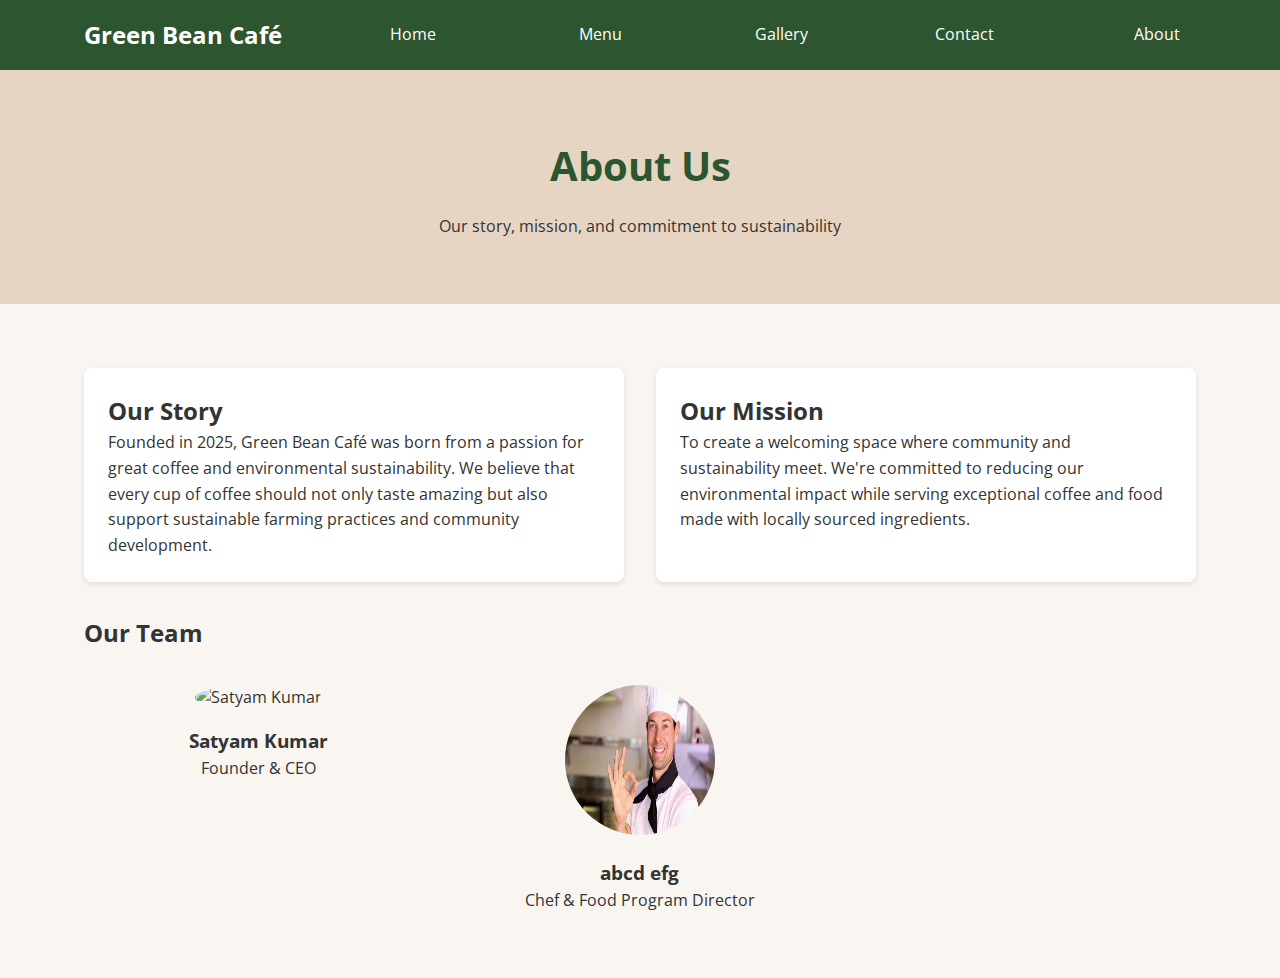
==== about.html @ f26959c7 "Adding files to the repo" ====
<!DOCTYPE html>
<html lang="en">
<head>
    <meta charset="UTF-8">
    <meta name="viewport" content="width=device-width, initial-scale=1.0">
    <title>About Us - Green Bean Café</title>
    <link rel="stylesheet" href="styles.css">
    <link href="https://fonts.googleapis.com/css2?family=Open+Sans:wght@400;600;700&display=swap" rel="stylesheet">
</head>
<body>
    <header>
        <div class="container">
            <nav>
                <a href="index.html" class="logo">Green Bean Café</a>
                <ul class="nav-links">
                    <li><a href="index.html">Home</a></li>
                    <li><a href="menu.html">Menu</a></li>
                    <li><a href="gallery.html">Gallery</a></li>
                    <li><a href="contact.html">Contact</a></li>
                    <li><a href="about.html">About</a></li>
                </ul>
            </nav>
        </div>
    </header>

    <section class="hero">
        <div class="container">
            <h1>About Us</h1>
            <p>Our story, mission, and commitment to sustainability</p>
        </div>
    </section>

    <main>
        <div class="container">
            <div class="grid-container">
                <div class="card">
                    <h2>Our Story</h2>
                    <p>Founded in 2025, Green Bean Café was born from a passion for great coffee and environmental sustainability. We believe that every cup of coffee should not only taste amazing but also support sustainable farming practices and community development.</p>
                </div>
                <div class="card">
                    <h2>Our Mission</h2>
                    <p>To create a welcoming space where community and sustainability meet. We're committed to reducing our environmental impact while serving exceptional coffee and food made with locally sourced ingredients.</p>
                </div>
            </div>

            <h2>Our Team</h2>
            <div class="grid-container">
                <div class="team-member">
                    <img src="Pi7_Passport_Photo.jpeg" alt="Satyam Kumar">
                    <h3>Satyam Kumar</h3>
                    <p>Founder & CEO</p>
                </div>
                <div class="team-member">
                    <img src="OIP.jpg" alt="abcd efg">
                    <h3>abcd efg</h3>
                    <p>Chef & Food Program Director</p>
                </div>
                <div class="team-member">
---- styles.css ----
/* Global Styles */
:root {
    --primary-color: #2c5530;
    --secondary-color: #8b593e;
    --background-color: #f9f5f0;
    --text-color: #333;
    --accent-color: #e6d5c3;
}

* {
    margin: 0;
    padding: 0;
    box-sizing: border-box;
}

body {
    font-family: 'Open Sans', sans-serif;
    line-height: 1.6;
    color: var(--text-color);
    background-color: var(--background-color);
}

.container {
    width: 90%;
    max-width: 1200px;
    margin: 0 auto;
    padding: 0 20px;
}

/* Header Styles */
header {
    background-color: var(--primary-color);
    padding: 1rem 0;
    position: sticky;
    top: 0;
    z-index: 100;
}

nav {
    display: grid;
    grid-template-columns: auto 1fr;
    align-items: center;
}

.logo {
    color: white;
    text-decoration: none;
    font-size: 1.5rem;
    font-weight: bold;
}

.nav-links {
    display: grid;
    grid-template-columns: repeat(auto-fit, minmax(100px, auto));
    gap: 1rem;
    justify-items: end;
    list-style: none;
}

.nav-links a {
    color: white;
    text-decoration: none;
    padding: 0.5rem 1rem;
    transition: color 0.3s ease;
}

.nav-links a:hover {
    color: var(--accent-color);
}

/* Hero Section */
.hero {
    background-color: var(--accent-color);
    padding: 4rem 0;
    text-align: center;
}

.hero h1 {
    font-size: 2.5rem;
    color: var(--primary-color);
    margin-bottom: 1rem;
}

/* Main Content */
main {
    padding: 2rem 0;
}

.grid-container {
    display: grid;
    grid-template-columns: repeat(auto-fit, minmax(300px, 1fr));
    gap: 2rem;
    padding: 2rem 0;
}

.card {
    background: white;
    border-radius: 8px;
    padding: 1.5rem;
    box-shadow: 0 2px 5px rgba(0,0,0,0.1);
}

/* Form Styles */
form {
    display: grid;
    gap: 1rem;
    max-width: 600px;
    margin: 0 auto;
}

input, textarea {
    padding: 0.8rem;
    border: 1px solid #ddd;
    border-radius: 4px;
    width: 100%;
}

button {
    background-color: var(--primary-color);
    color: white;
    padding: 0.8rem 1.5rem;
    border: none;
    border-radius: 4px;
    cursor: pointer;
    transition: background-color 0.3s ease;
}

button:hover {
    background-color: #1a331e;
}

/* Footer */
footer {
    background-color: var(--primary-color);
    color: white;
    padding: 2rem 0;
    margin-top: 2rem;
}

.footer-grid {
    display: grid;
    grid-template-columns: repeat(auto-fit, minmax(200px, 1fr));
    gap: 2rem;
}

/* Responsive Design */
@media (max-width: 768px) {
    nav {
        grid-template-columns: 1fr;
        text-align: center;
        gap: 1rem;
    }
    
    .nav-links {
        grid-template-columns: 1fr;
        justify-items: center;
    }
    
    .hero h1 {
        font-size: 2rem;
    }
}

/* Menu Page Specific */
.menu-grid {
    display: grid;
    grid-template-columns: repeat(auto-fit, minmax(250px, 1fr));
    gap: 2rem;
}

.menu-item {
    background: white;
    border-radius: 8px;
    padding: 1.5rem;
    text-align: center;
}

/* Gallery Page Specific */
.gallery-grid {
    display: grid;
    grid-template-columns: repeat(auto-fit, minmax(200px, 1fr));
    gap: 1rem;
}

.gallery-item img {
    width: 100%;
    height: 200px;
    object-fit: cover;
    border-radius: 8px;
}

/* About Page Specific */
.team-member {
    text-align: center;
}

.team-member img {
    width: 150px;
    height: 150px;
    border-radius: 50%;
    margin-bottom: 1rem;
}
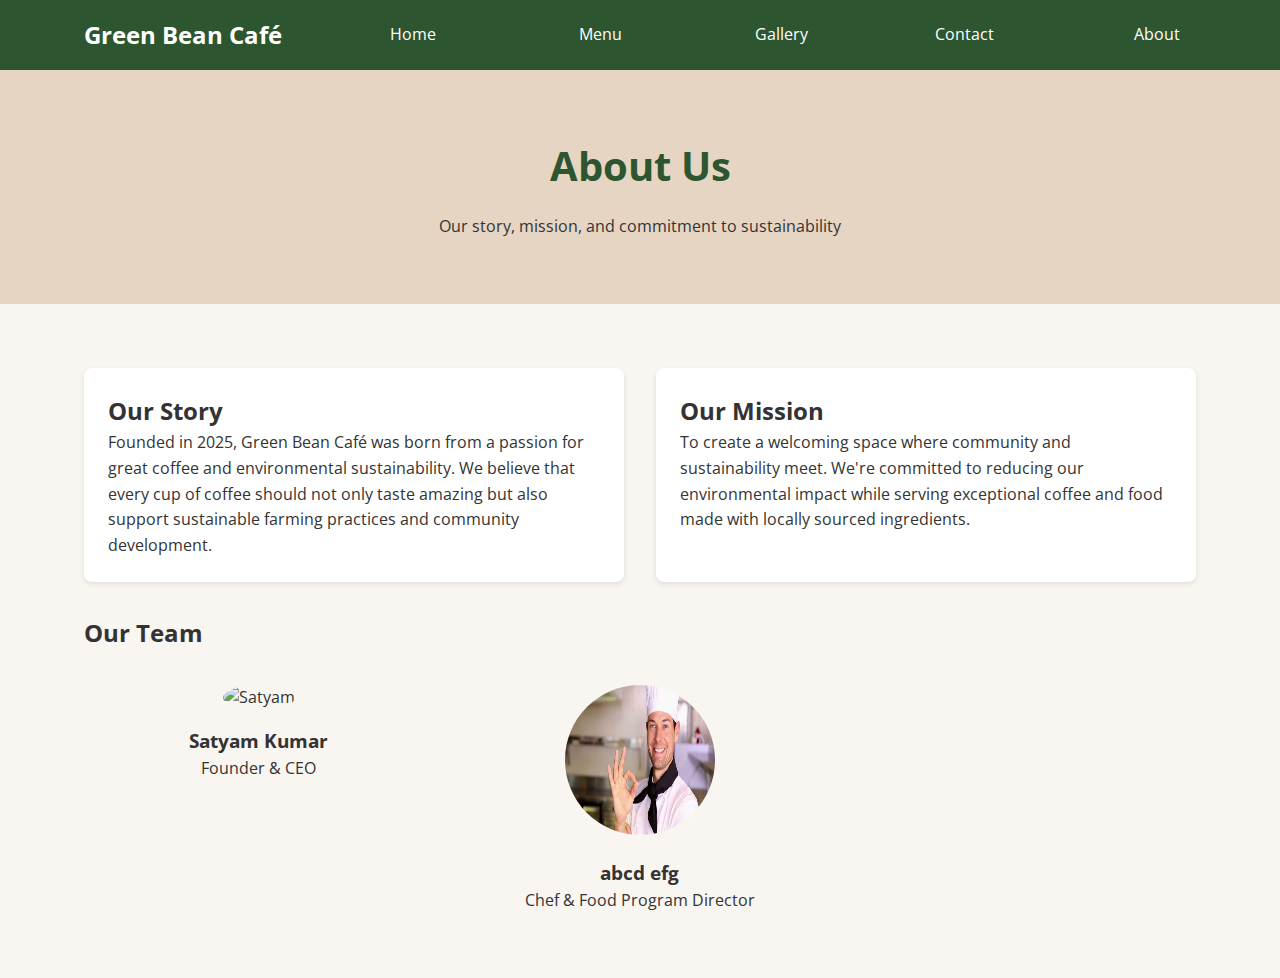
==== commit bb5ce08f: "Add new feature" ====
--- a/about.html
+++ b/about.html
@@ -46,7 +46,7 @@
             <h2>Our Team</h2>
             <div class="grid-container">
                 <div class="team-member">
-                    <img src="Pi7_Passport_Photo.jpeg" alt="Satyam Kumar">
+                    <img src="Pi7_Passport_Photo.jpeg" alt="Satyam">
                     <h3>Satyam Kumar</h3>
                     <p>Founder & CEO</p>
                 </div>
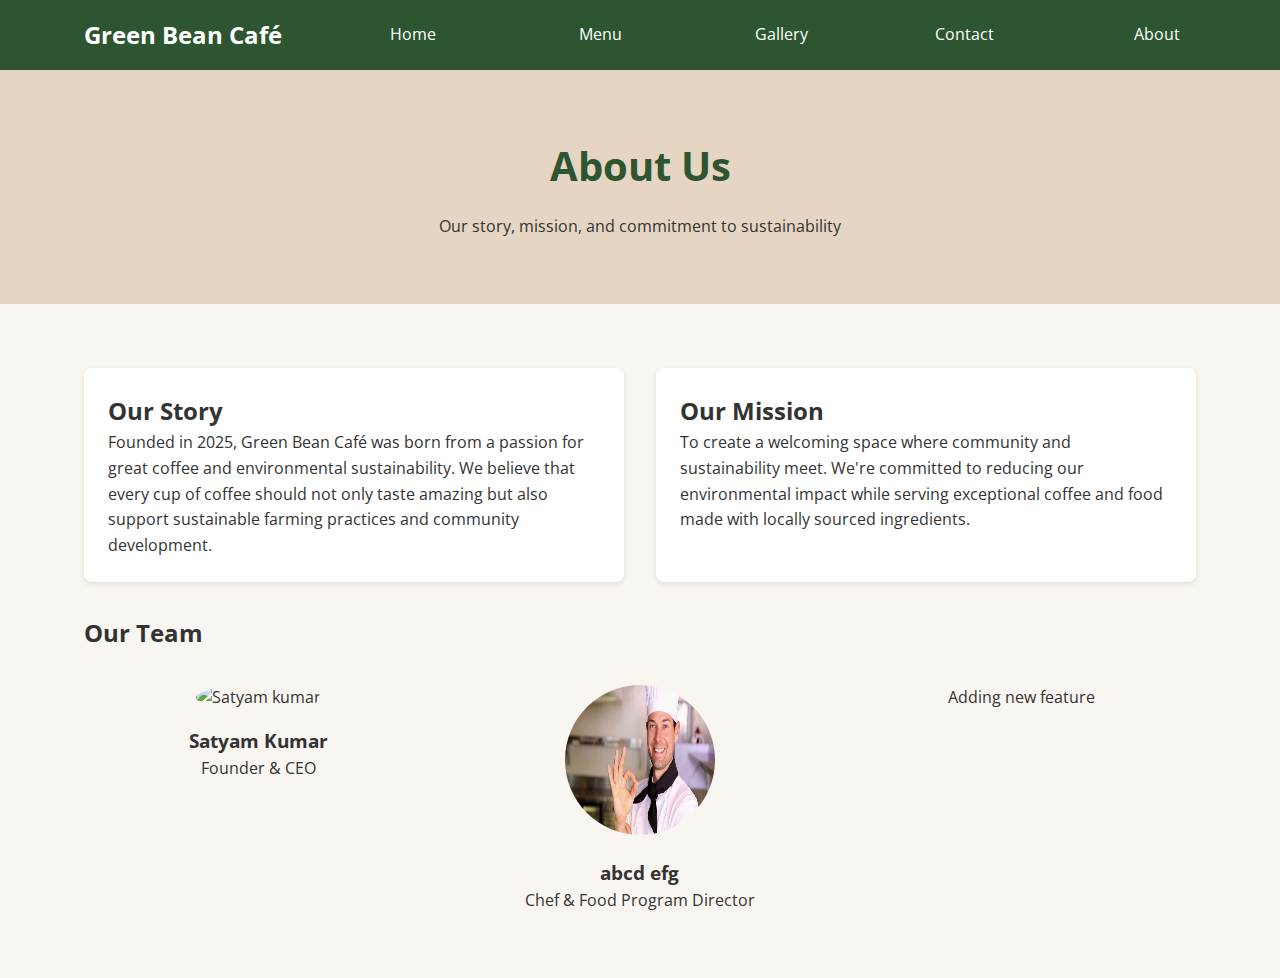
==== commit 66240b3e: "Add new feature" ====
--- a/about.html
+++ b/about.html
@@ -46,7 +46,7 @@
             <h2>Our Team</h2>
             <div class="grid-container">
                 <div class="team-member">
-                    <img src="Pi7_Passport_Photo.jpeg" alt="Satyam">
+                    <img src="Pi7_Passport_Photo.jpeg" alt="Satyam kumar">
                     <h3>Satyam Kumar</h3>
                     <p>Founder & CEO</p>
                 </div>
@@ -55,4 +55,5 @@
                     <h3>abcd efg</h3>
                     <p>Chef & Food Program Director</p>
                 </div>
-                <div class="team-member">+                <div class="team-member">
+<p>Adding new feature</p>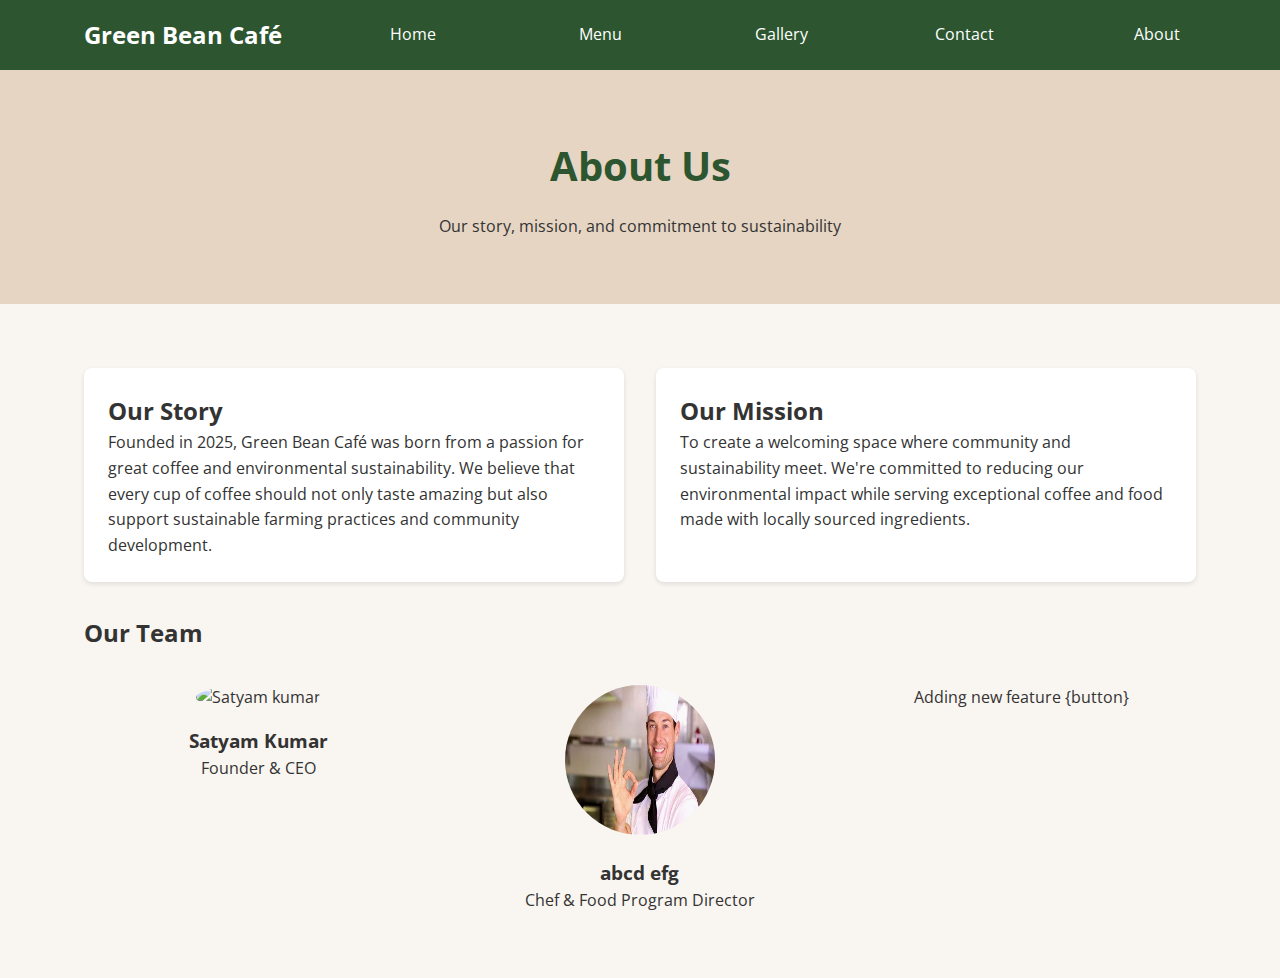
==== commit d92f2947: "Add button" ====
--- a/about.html
+++ b/about.html
@@ -56,4 +56,4 @@
                     <p>Chef & Food Program Director</p>
                 </div>
                 <div class="team-member">
-<p>Adding new feature</p>+<p>Adding new feature {button}</p>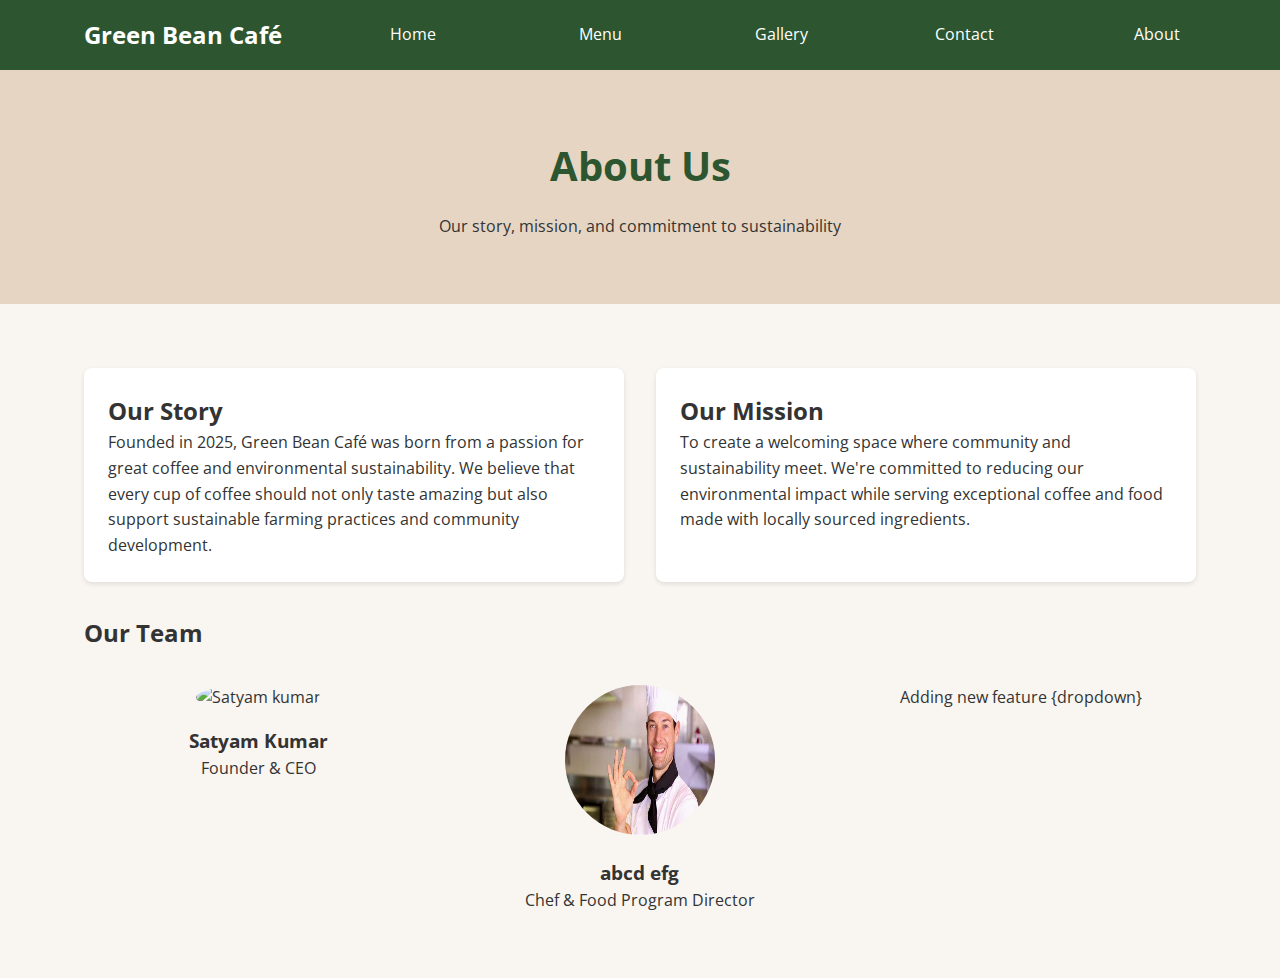
==== commit ab7b661d: "Add dropdown" ====
--- a/about.html
+++ b/about.html
@@ -56,4 +56,4 @@
                     <p>Chef & Food Program Director</p>
                 </div>
                 <div class="team-member">
-<p>Adding new feature {button}</p>+<p>Adding new feature {dropdown}</p>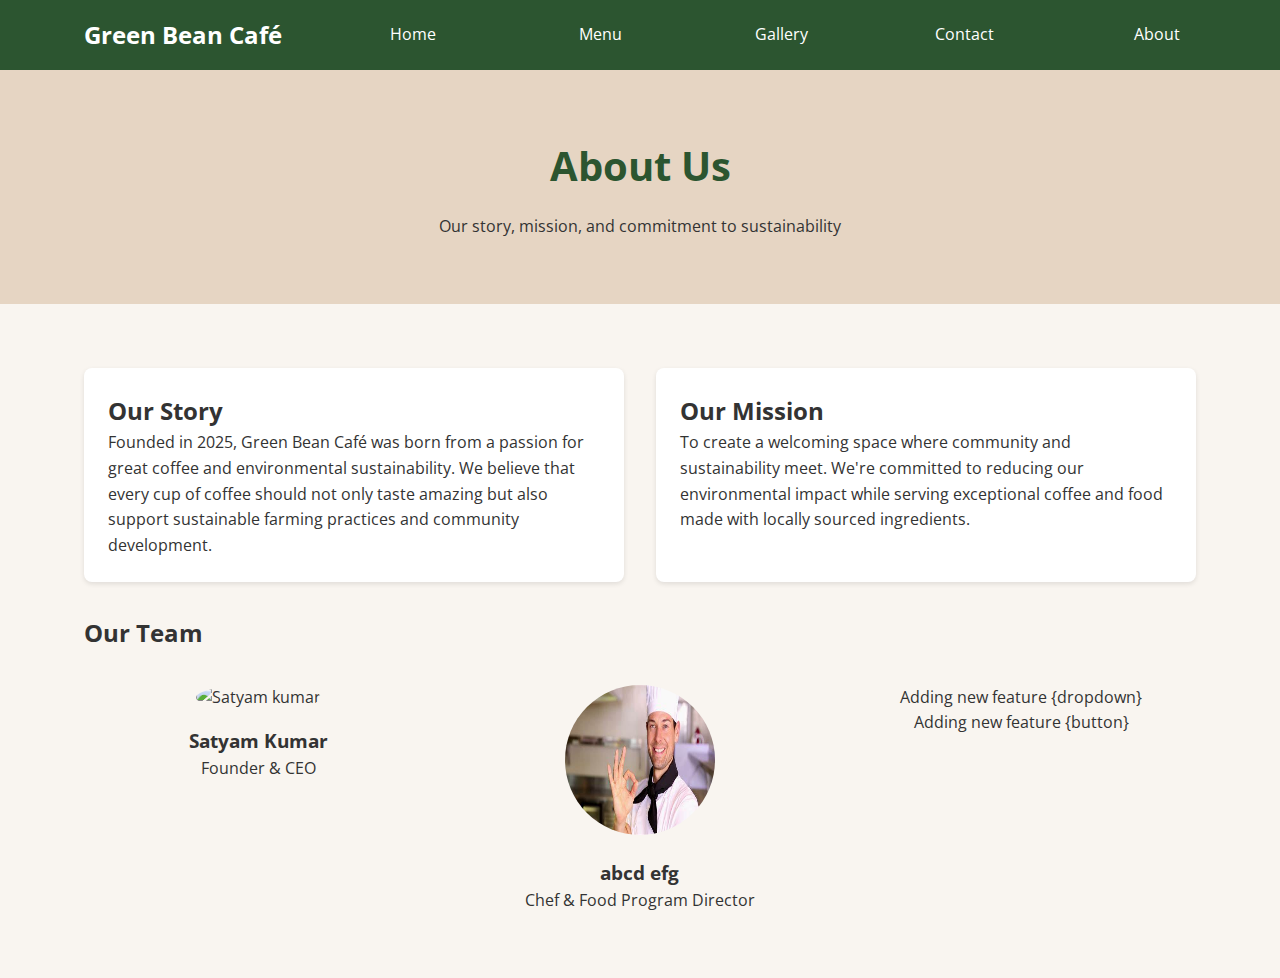
==== commit 0d931251: "Add both feature" ====
--- a/about.html
+++ b/about.html
@@ -56,4 +56,7 @@
                     <p>Chef & Food Program Director</p>
                 </div>
                 <div class="team-member">
-<p>Adding new feature {dropdown}</p>+
+<p>Adding new feature {dropdown}</p>
+<p>Adding new feature {button}</p>
+
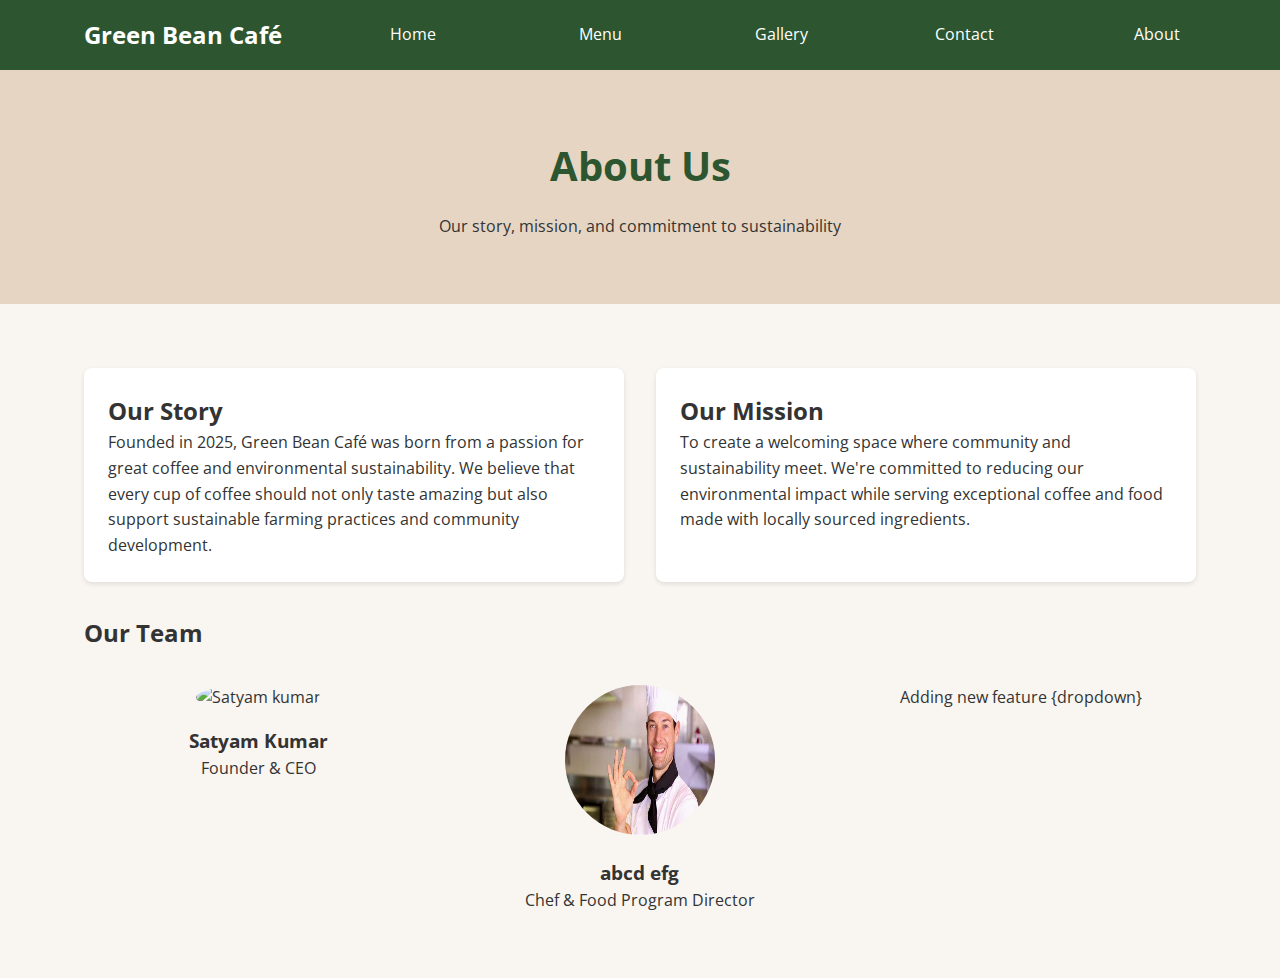
==== commit b37073cf: "Add New feature" ====
--- a/about.html
+++ b/about.html
@@ -58,5 +58,5 @@
                 <div class="team-member">
 
 <p>Adding new feature {dropdown}</p>
-<p>Adding new feature {button}</p>
 
+
